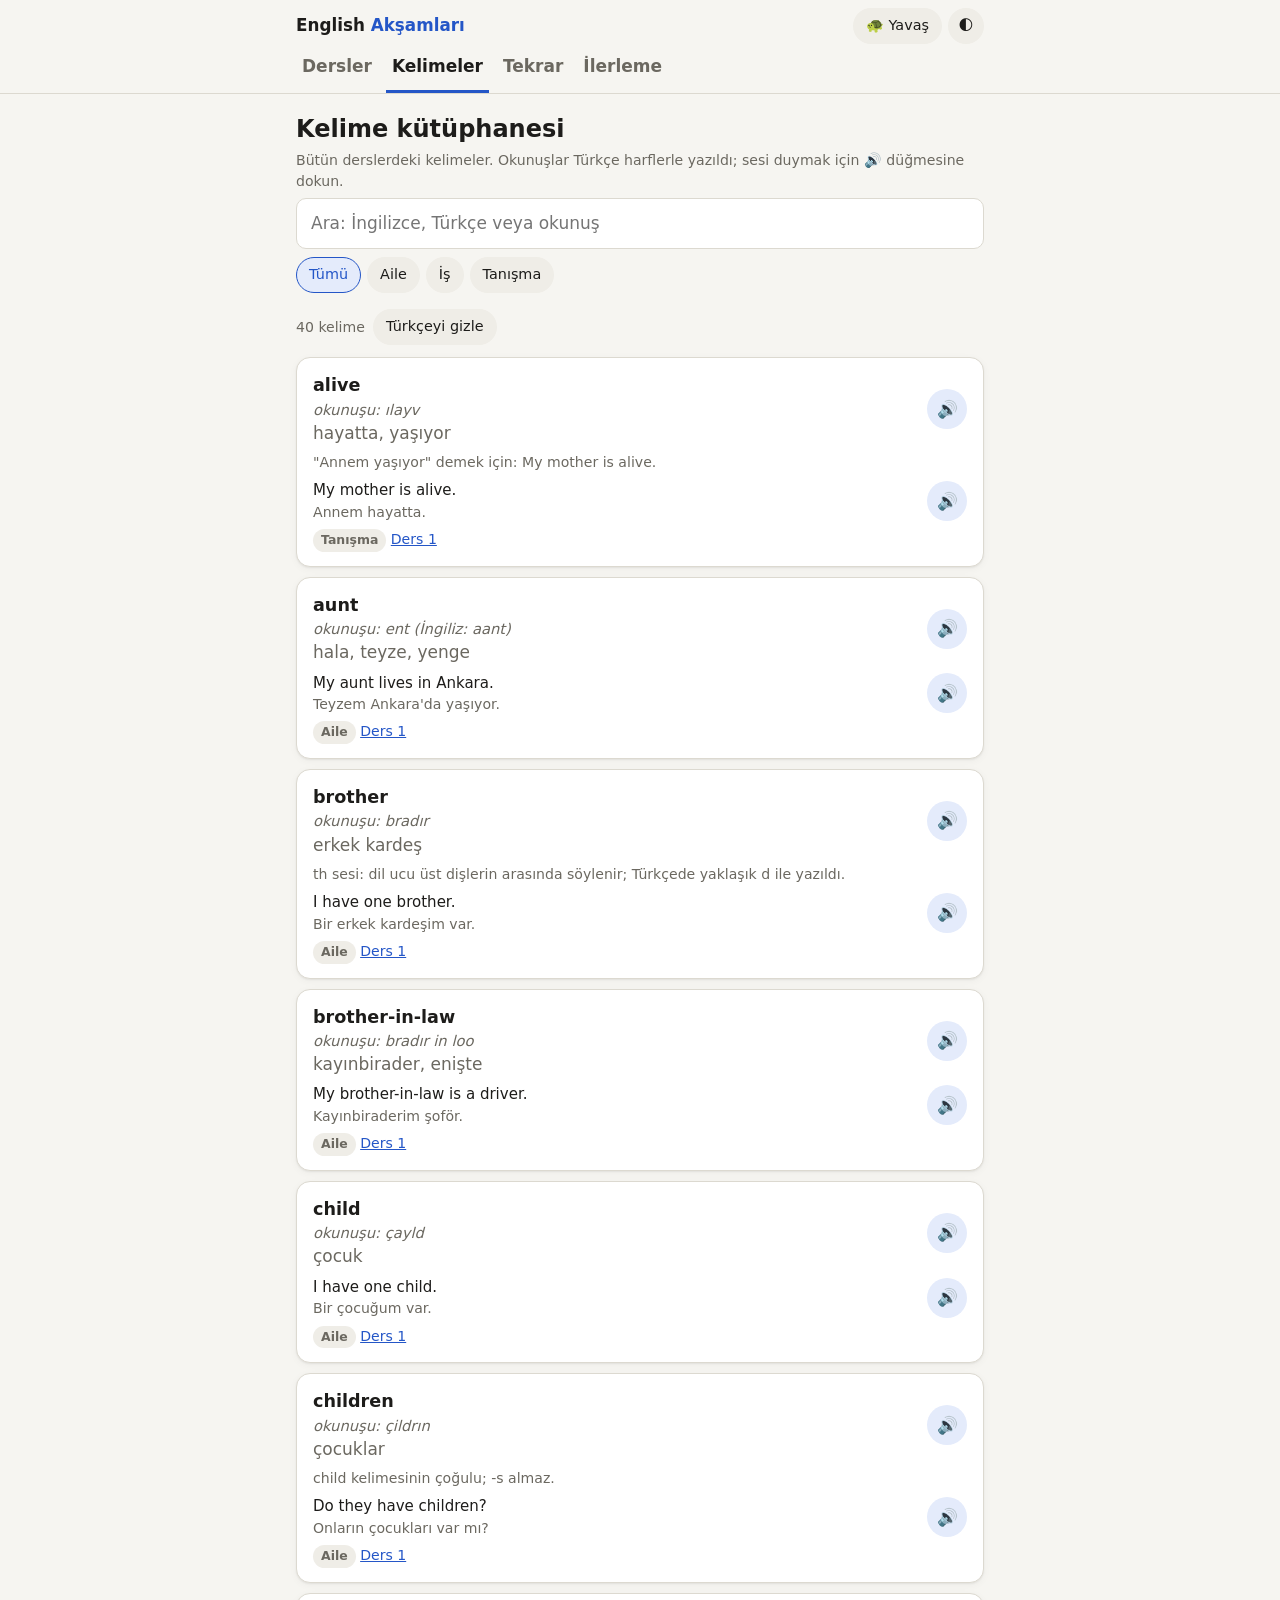
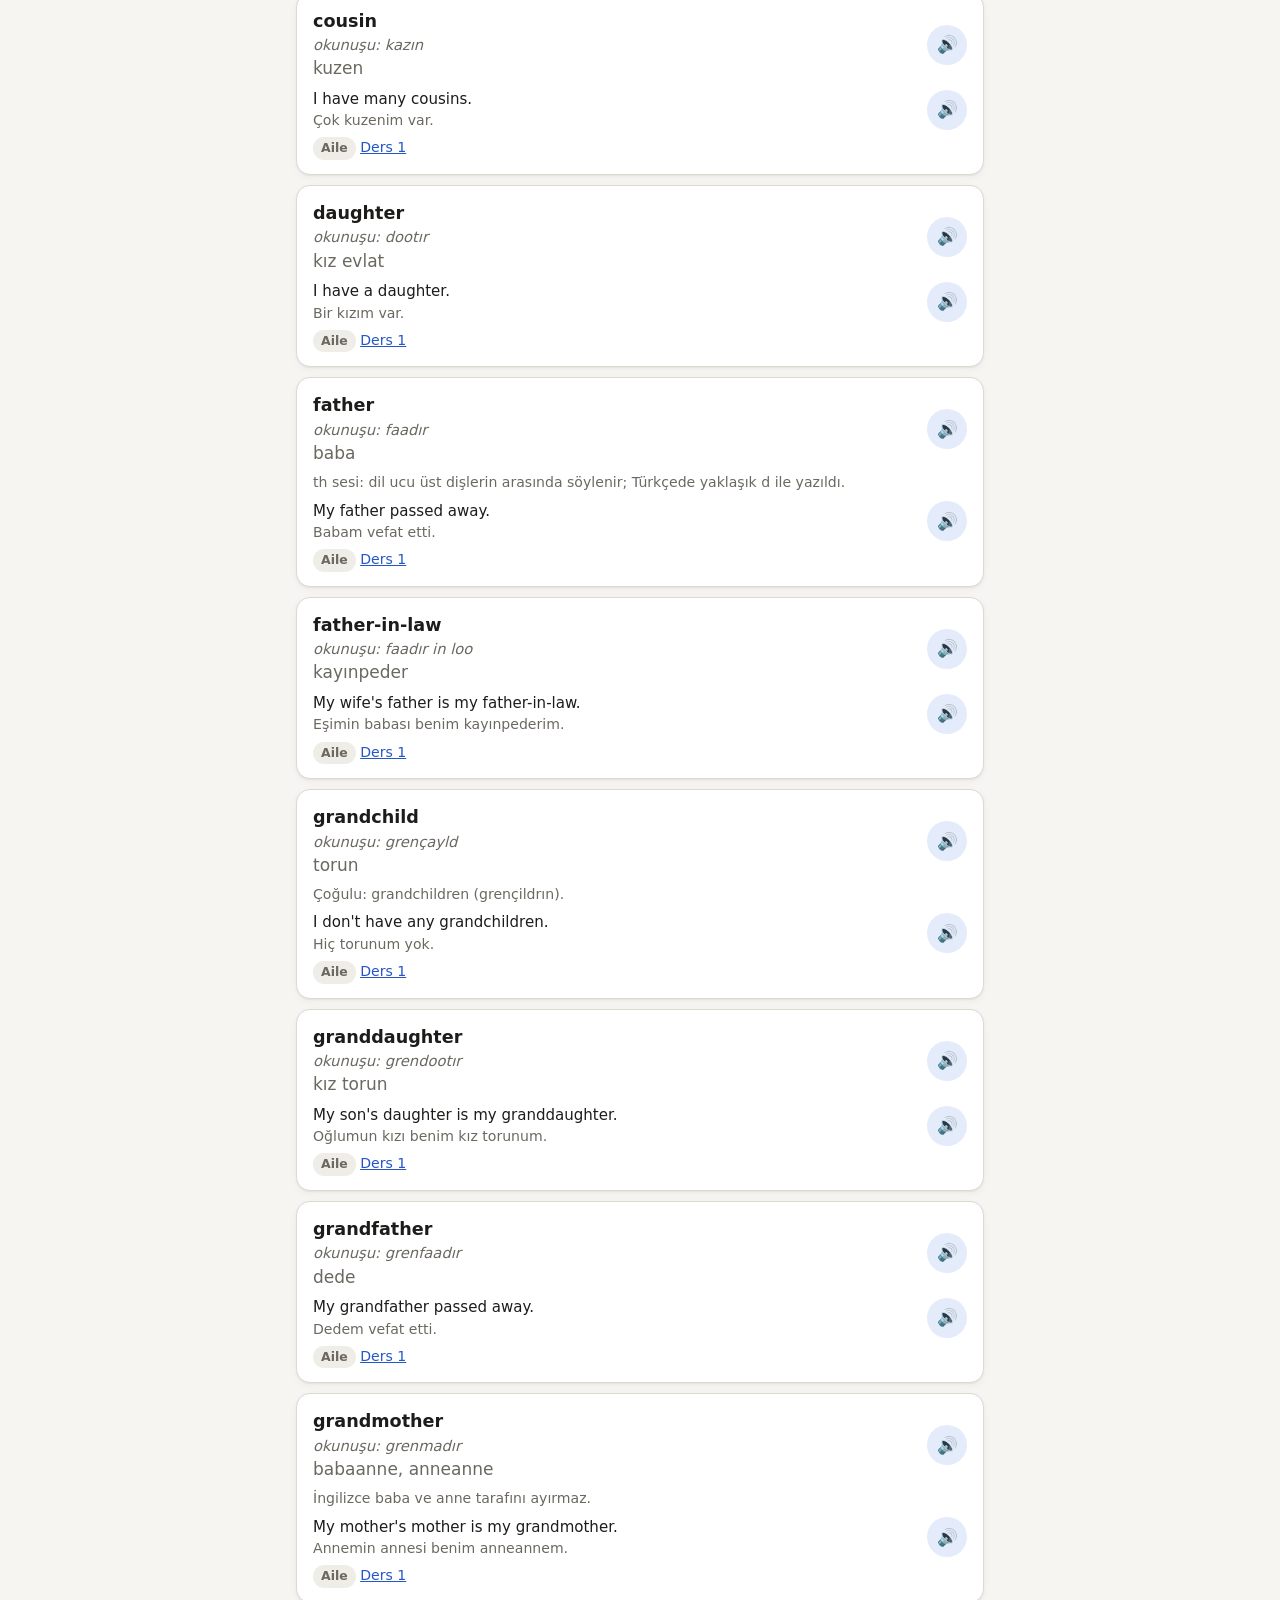
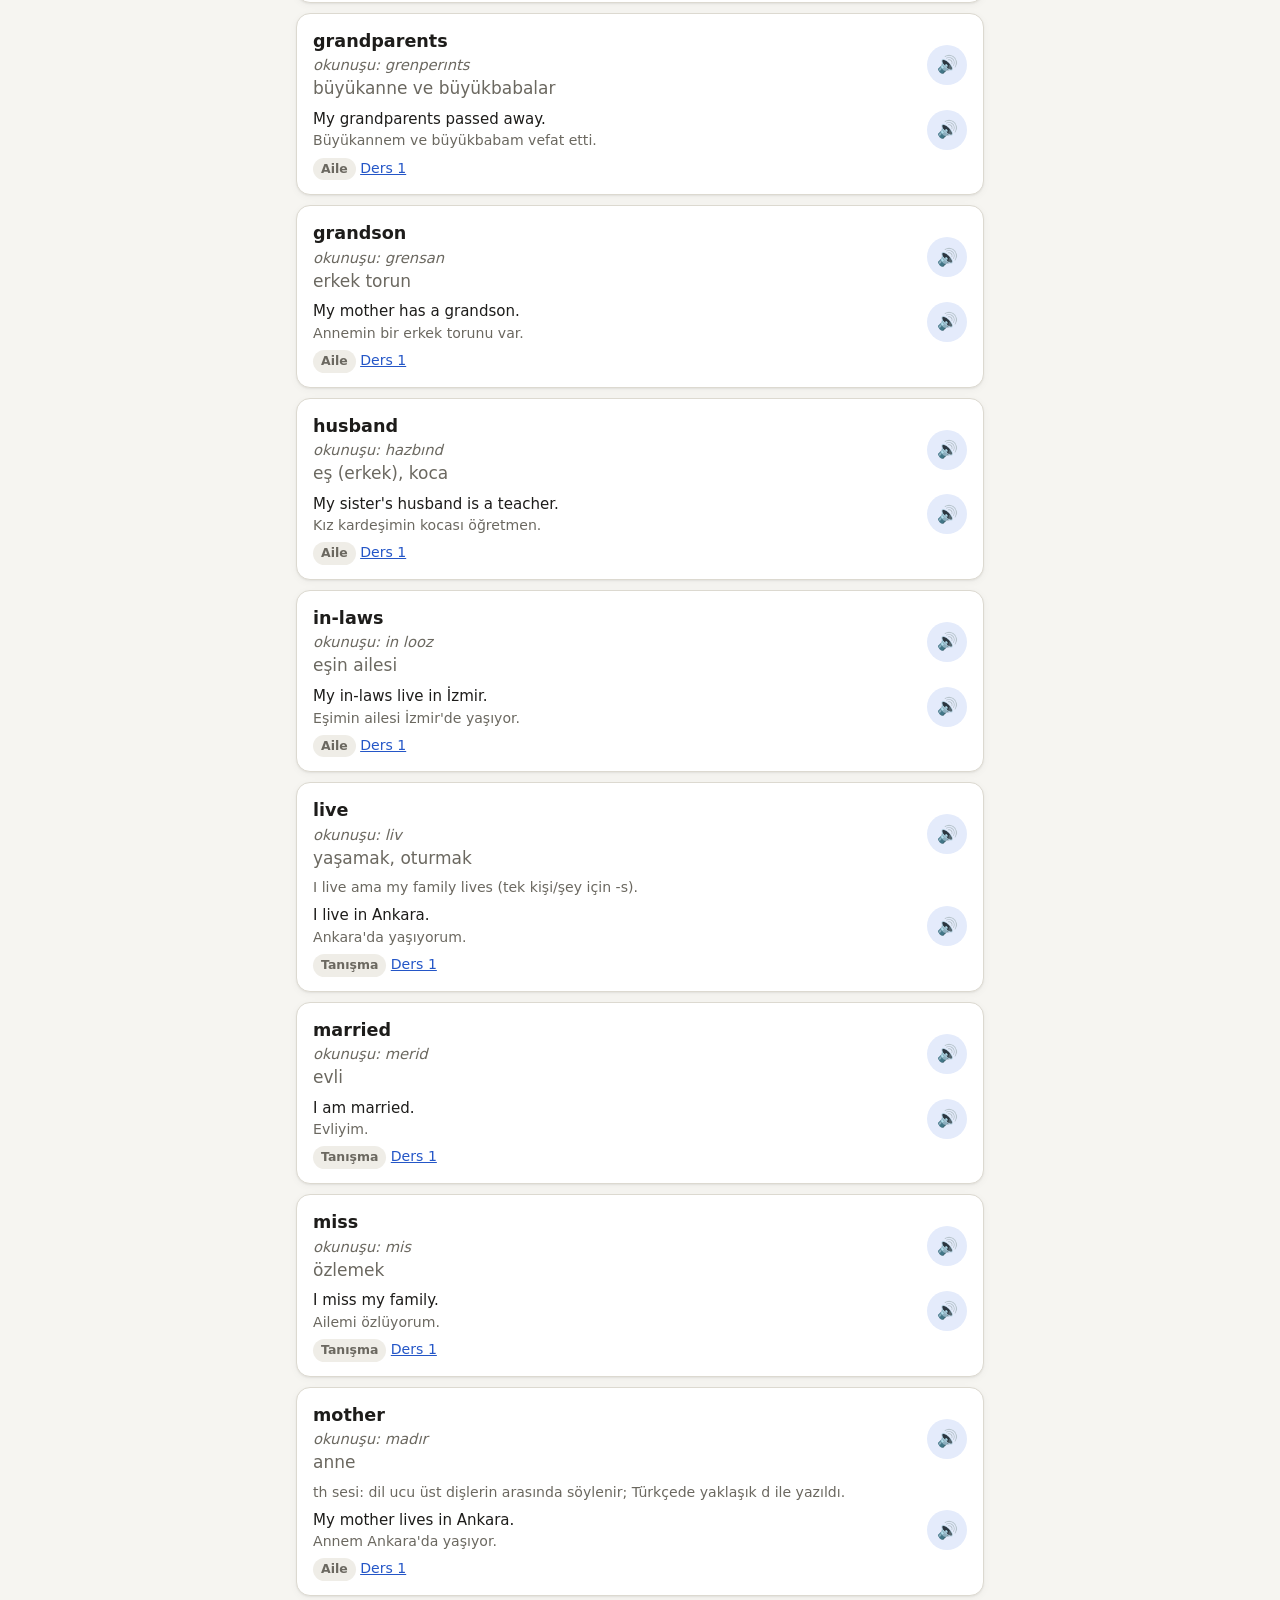
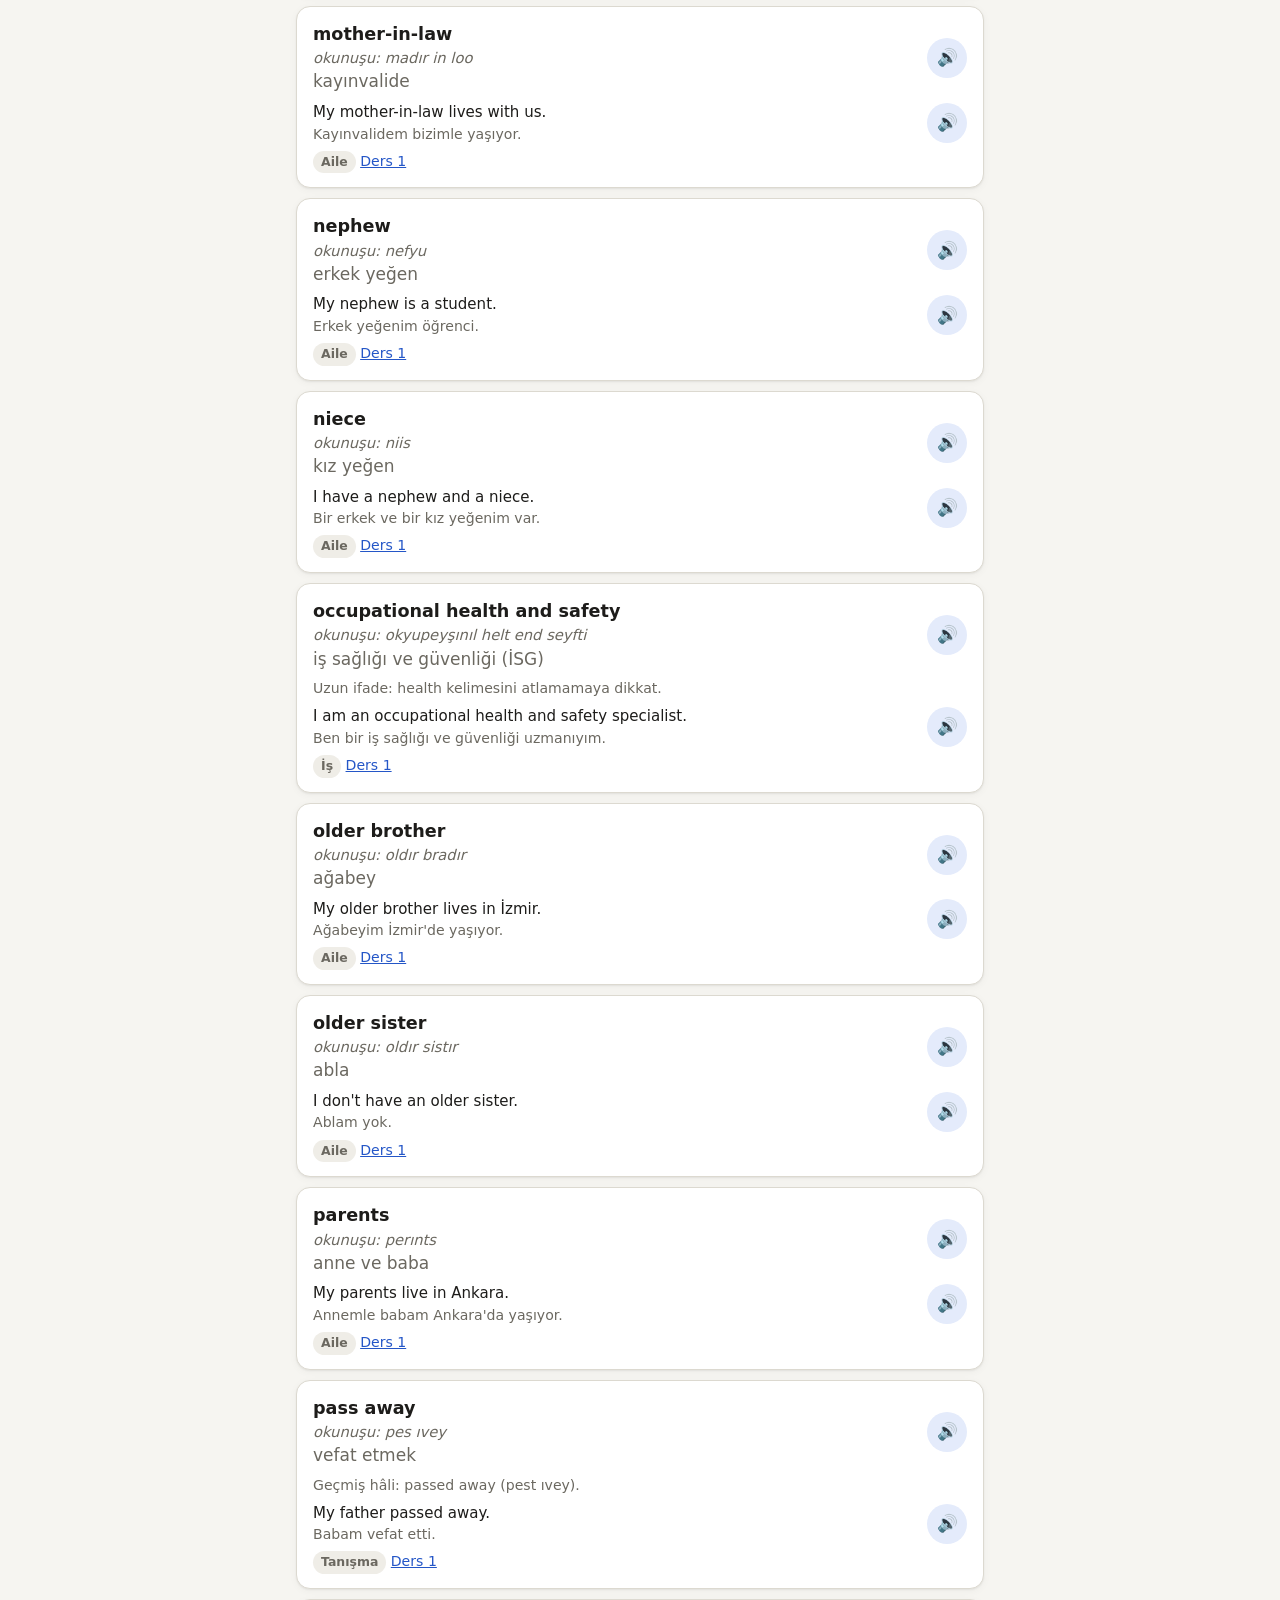
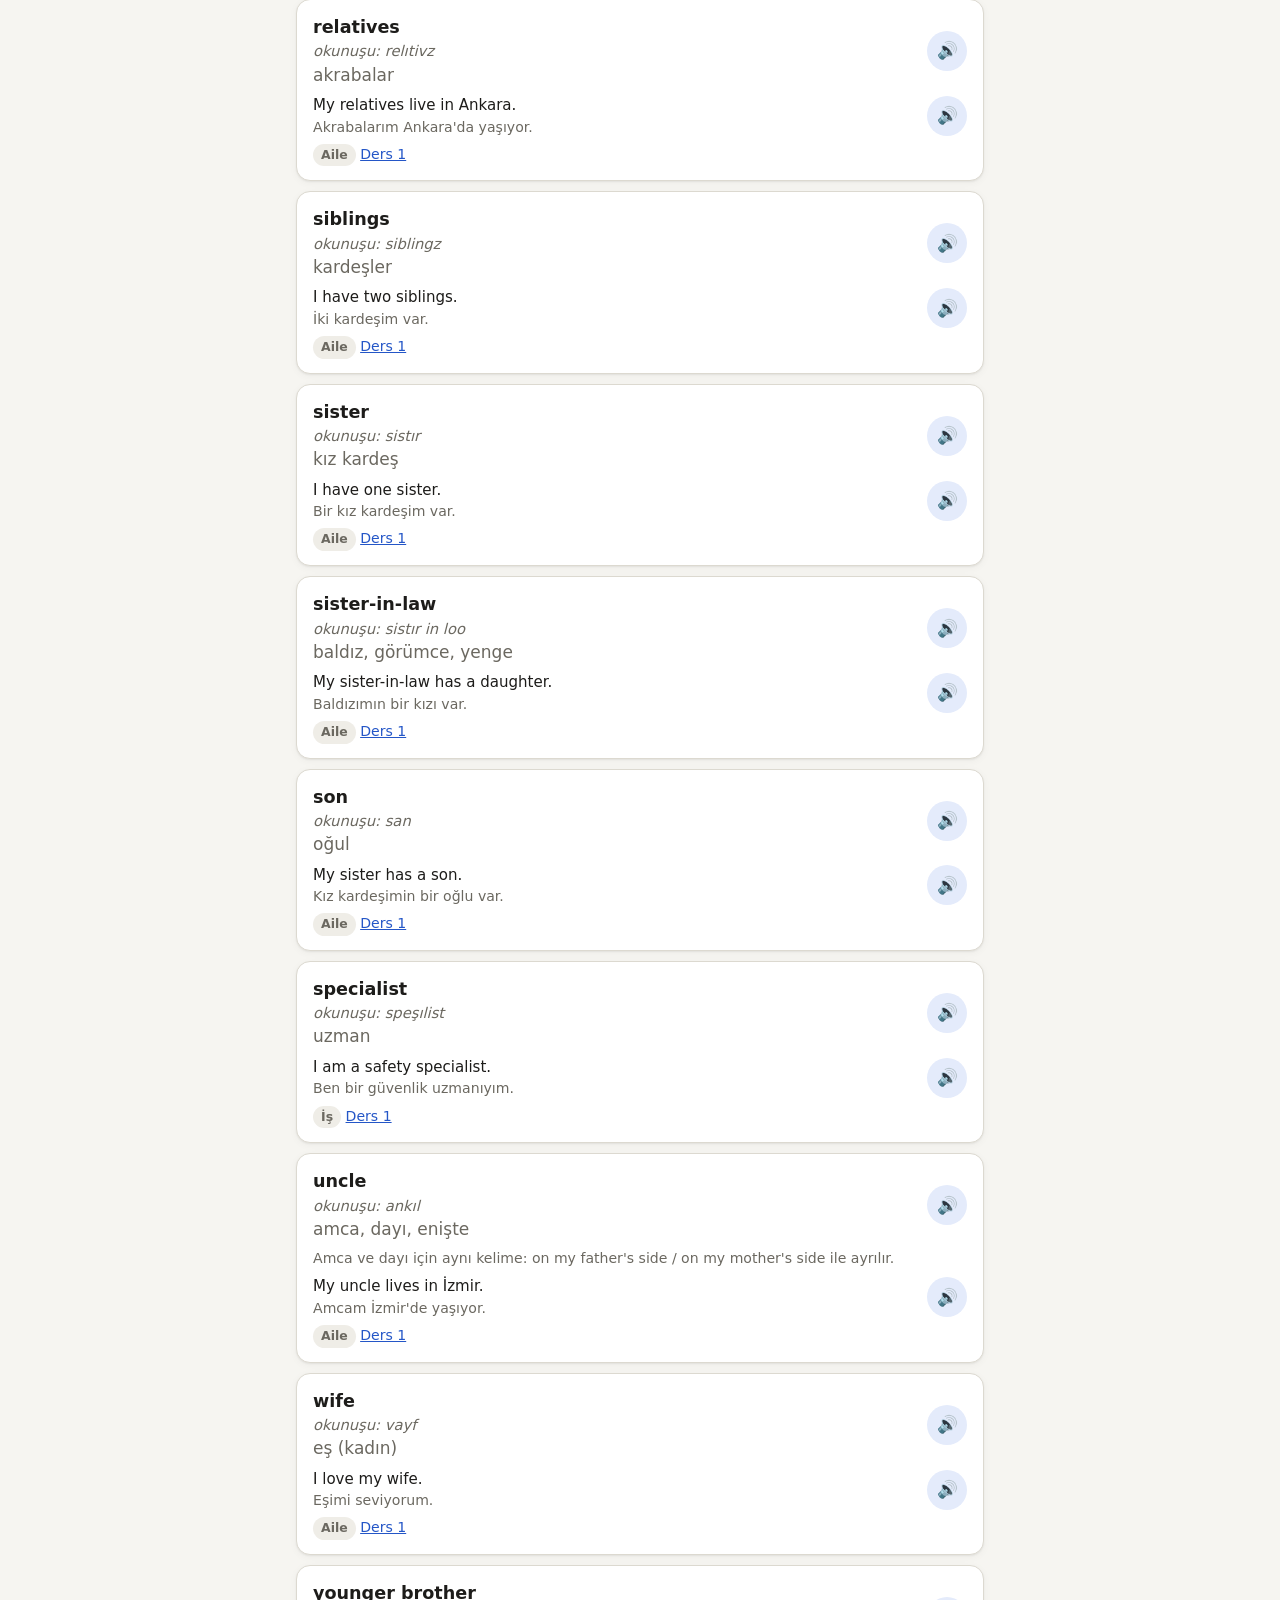
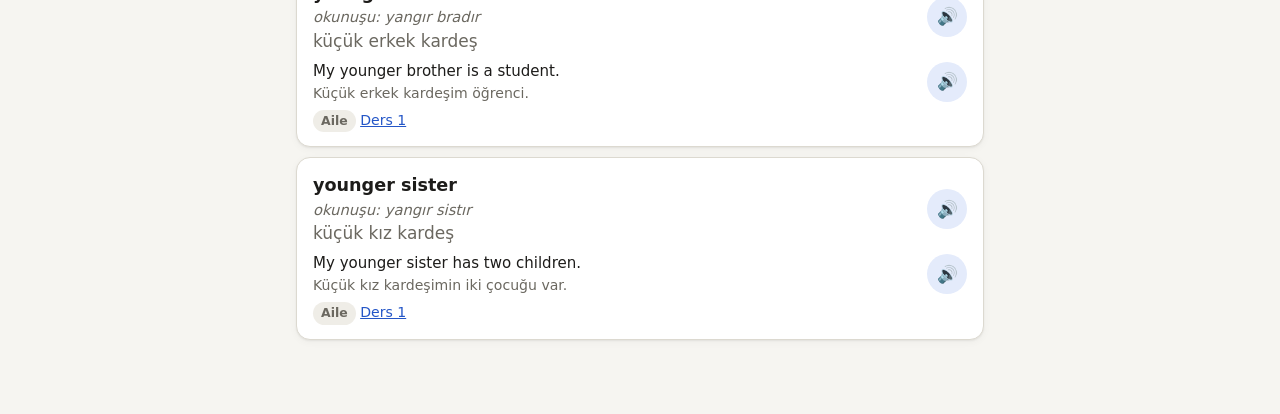
==== words.html @ 7cf02e0e "Ders sitesi kurulumu: Ders 1, kelime kütüphanesi, CLAUDE.md ve skill'ler Statik site (bağımlılıksız " ====
<!doctype html>
<html lang="tr">
<head>
<meta charset="utf-8">
<meta name="viewport" content="width=device-width, initial-scale=1">
<meta name="robots" content="noindex">
<title>Kelime kütüphanesi · English Akşamları</title>
<link rel="stylesheet" href="assets/style.css">
<script>try{var t=JSON.parse(localStorage.getItem('englishlearn:v1')||'{}').settings?.theme;if(t==='light'||t==='dark')document.documentElement.dataset.theme=t}catch(e){}</script>
</head>
<body>
<header id="top"></header>
<main id="main"><p class="muted">Yükleniyor…</p></main>
<script src="assets/app.js"></script>
<script src="assets/words.js"></script>
</body>
</html>
---- assets/style.css ----
/* Mobil öncelikli, bağımlılıksız stil. Renkler :root üzerinde; koyu tema aşağıda. */
:root {
  --bg: #f6f5f1;
  --surface: #ffffff;
  --surface-2: #efede7;
  --text: #1d1c1a;
  --muted: #6b6860;
  --line: #dcd9d0;
  --accent: #2456c7;
  --accent-soft: #e4ebfb;
  --accent-text: #ffffff;
  --good: #17803d;
  --good-soft: #e1f3e7;
  --bad: #b3261e;
  --bad-soft: #fbe5e3;
  --warn-soft: #fff4d6;
  --warn-line: #e8c55a;
  --radius: 14px;
  --shadow: 0 1px 2px rgb(0 0 0 / 6%), 0 2px 8px rgb(0 0 0 / 4%);
  color-scheme: light;
}
@media (prefers-color-scheme: dark) {
  :root:not([data-theme="light"]) {
    --bg: #141517;
    --surface: #1e2023;
    --surface-2: #272a2e;
    --text: #ecebe7;
    --muted: #a19e96;
    --line: #34373c;
    --accent: #8fb0ff;
    --accent-soft: #24304d;
    --accent-text: #0f1420;
    --good: #6fd08f;
    --good-soft: #1d3626;
    --bad: #ff8a80;
    --bad-soft: #3d2120;
    --warn-soft: #3a3220;
    --warn-line: #8a7230;
    --shadow: none;
    color-scheme: dark;
  }
}
:root[data-theme="dark"] {
  --bg: #141517;
  --surface: #1e2023;
  --surface-2: #272a2e;
  --text: #ecebe7;
  --muted: #a19e96;
  --line: #34373c;
  --accent: #8fb0ff;
  --accent-soft: #24304d;
  --accent-text: #0f1420;
  --good: #6fd08f;
  --good-soft: #1d3626;
  --bad: #ff8a80;
  --bad-soft: #3d2120;
  --warn-soft: #3a3220;
  --warn-line: #8a7230;
  --shadow: none;
  color-scheme: dark;
}

* { box-sizing: border-box; }
html { -webkit-text-size-adjust: 100%; }
body {
  margin: 0;
  background: var(--bg);
  color: var(--text);
  font: 17px/1.5 system-ui, -apple-system, "Segoe UI", Roboto, "Noto Sans", sans-serif;
}
main { max-width: 720px; margin: 0 auto; padding: 12px 16px 64px; }
h1 { font-size: 1.5rem; line-height: 1.25; margin: 8px 0 4px; }
h2 { font-size: 1.2rem; margin: 24px 0 8px; }
h3 { font-size: 1rem; margin: 18px 0 6px; color: var(--muted); text-transform: uppercase; letter-spacing: .04em; }
a { color: var(--accent); }
p { margin: 6px 0; }
.muted { color: var(--muted); }
.small { font-size: .88rem; }
[hidden] { display: none !important; }

/* Üst menü */
#top { position: sticky; top: 0; z-index: 10; background: var(--bg); border-bottom: 1px solid var(--line); }
#top .bar, #top .nav { max-width: 720px; margin: 0 auto; padding: 0 16px; display: flex; align-items: center; gap: 8px; }
#top .bar { justify-content: space-between; padding-top: 8px; }
.brand { font-weight: 700; text-decoration: none; color: var(--text); font-size: 1.05rem; }
.brand span { color: var(--accent); }
.tools { display: flex; gap: 6px; }
.nav { overflow-x: auto; scrollbar-width: none; }
.nav a { padding: 10px 6px; text-decoration: none; color: var(--muted); font-weight: 600; white-space: nowrap; border-bottom: 3px solid transparent; }
.nav a.active { color: var(--text); border-color: var(--accent); }

/* Düğmeler */
button {
  font: inherit; color: var(--text); background: var(--surface); border: 1px solid var(--line);
  border-radius: 10px; padding: 10px 14px; min-height: 44px; cursor: pointer; touch-action: manipulation;
}
button:active { transform: scale(.98); }
button:disabled { cursor: default; }
button.primary { background: var(--accent); color: var(--accent-text); border-color: var(--accent); font-weight: 600; }
button.good { background: var(--good-soft); border-color: var(--good); color: var(--good); font-weight: 600; flex: 1; }
button.bad { background: var(--bad-soft); border-color: var(--bad); color: var(--bad); font-weight: 600; flex: 1; }
button:focus-visible, a:focus-visible, input:focus-visible { outline: 3px solid var(--accent); outline-offset: 2px; }
.chip { min-height: 36px; padding: 6px 12px; border-radius: 999px; font-size: .9rem; background: var(--surface-2); border-color: transparent; }
.chip[aria-pressed="true"] { background: var(--accent-soft); color: var(--accent); border-color: var(--accent); }
.chip.icon { width: 36px; padding: 0; }
.listen {
  flex: none; width: 40px; height: 40px; min-height: 40px; padding: 0; border-radius: 50%;
  background: var(--accent-soft); border-color: transparent; font-size: 1.05rem;
}
.listen.playing, .playing > .listen { background: var(--accent); }
.row { display: flex; flex-wrap: wrap; gap: 8px; margin: 10px 0; }
.toolbar { display: flex; flex-wrap: wrap; gap: 8px; align-items: center; margin: 8px 0 12px; }

/* Kartlar ve listeler */
.card { background: var(--surface); border: 1px solid var(--line); border-radius: var(--radius); padding: 14px 16px; margin: 10px 0; box-shadow: var(--shadow); }
.card.error { border-color: var(--bad); }
.notice { max-width: 720px; margin: 10px auto 0; padding: 10px 14px; background: var(--warn-soft); border: 1px solid var(--warn-line); border-radius: 10px; font-size: .92rem; }
@media (max-width: 752px) { .notice { margin: 10px 16px 0; } }
.tag { display: inline-block; font-size: .78rem; padding: 2px 8px; border-radius: 999px; background: var(--surface-2); color: var(--muted); font-weight: 600; }
.tag.done { background: var(--good-soft); color: var(--good); }

.lesson-link { display: block; text-decoration: none; color: inherit; }
.lesson-link .date { color: var(--muted); font-size: .88rem; }
.lesson-link .title { font-weight: 700; font-size: 1.08rem; margin: 2px 0; }
.lesson-link .meta { display: flex; flex-wrap: wrap; gap: 6px; margin-top: 6px; }

/* Satır: İngilizce + Türkçe + dinle */
.item { display: flex; align-items: center; gap: 10px; padding: 10px 0; border-top: 1px solid var(--line); }
.item:first-child { border-top: 0; }
.item .text { flex: 1; min-width: 0; }
.en { font-weight: 600; }
.say { color: var(--muted); font-style: italic; font-size: .92rem; }
.tr { color: var(--muted); }
.tr.plain { margin: 4px 0; }
.hide-tr .tr:not(.revealed),
.hide-en .en-hideable:not(.revealed) {
  filter: blur(6px); cursor: pointer; user-select: none; -webkit-user-select: none;
}
.hide-tr .tr:not(.revealed)::after, .hide-en .en-hideable:not(.revealed)::after { content: ""; }

/* Sekmeler */
.tabs { position: sticky; top: 86px; z-index: 5; display: flex; gap: 6px; overflow-x: auto; padding: 8px 0; background: var(--bg); scrollbar-width: none; }
.tabs button { flex: none; min-height: 40px; border-radius: 999px; padding: 6px 14px; background: var(--surface-2); border-color: transparent; font-weight: 600; }
.tabs button[aria-selected="true"] { background: var(--accent); color: var(--accent-text); }

/* Not kutuları ve tablolar */
.note { background: var(--accent-soft); border-radius: 10px; padding: 10px 14px; margin: 8px 0; }
.note strong { color: var(--accent); }
.table-wrap { overflow-x: auto; }
table { border-collapse: collapse; width: 100%; font-size: .94rem; }
th, td { text-align: left; padding: 8px 6px; border-bottom: 1px solid var(--line); vertical-align: top; }
th { color: var(--muted); font-weight: 600; font-size: .85rem; }

/* Diyalog */
.line { display: flex; gap: 10px; align-items: flex-start; padding: 10px 0; border-top: 1px solid var(--line); }
.line:first-child { border-top: 0; }
.line .who, .who { flex: none; font-size: .8rem; font-weight: 700; color: var(--muted); min-width: 44px; padding-top: 2px; }
.line.me .who { color: var(--accent); }
.line .text { flex: 1; }
.line.playing { background: var(--accent-soft); border-radius: 8px; }
.seg { display: inline-flex; background: var(--surface-2); border-radius: 999px; padding: 3px; gap: 2px; }
.seg button { min-height: 36px; border: 0; border-radius: 999px; background: transparent; padding: 6px 14px; font-weight: 600; }
.seg button[aria-selected="true"] { background: var(--surface); box-shadow: var(--shadow); }

.repeat .partner { padding: 10px 12px; background: var(--surface-2); border-radius: 10px; }
.repeat .mine { margin: 14px 0 6px; font-size: 1.25rem; line-height: 1.4; }
.dots { display: flex; gap: 8px; margin: 10px 0; }
.dots span { width: 14px; height: 14px; border-radius: 50%; border: 2px solid var(--accent); }
.dots span.on { background: var(--accent); }
.line-text { display: flex; align-items: center; gap: 10px; }
.line-text .en { flex: 1; }

/* Test */
.quiz-head { display: flex; justify-content: space-between; align-items: center; color: var(--muted); font-size: .9rem; }
.meter { height: 6px; background: var(--surface-2); border-radius: 3px; overflow: hidden; margin: 6px 0 12px; }
.meter span { display: block; height: 100%; background: var(--accent); transition: width .2s; }
.quiz-q { font-size: 1.2rem; font-weight: 600; margin: 8px 0 12px; display: flex; gap: 10px; align-items: center; flex-wrap: wrap; }
.quiz-q .who { min-width: 0; }
.options { display: grid; gap: 8px; }
.option { text-align: left; padding: 12px 14px; font-size: 1.05rem; }
.option.right { background: var(--good-soft); border-color: var(--good); color: var(--good); font-weight: 600; }
.option.wrong { background: var(--bad-soft); border-color: var(--bad); color: var(--bad); }
.quiz-foot { margin-top: 12px; min-height: 52px; display: flex; align-items: center; justify-content: space-between; gap: 10px; }
.ok-msg { color: var(--good); font-weight: 700; }
.bad-msg { color: var(--bad); font-weight: 700; }
.answer { margin: 12px 0; padding: 12px; border-radius: 10px; background: var(--good-soft); }
.result .big { font-size: 1.15rem; font-weight: 700; }

/* Kelime kütüphanesi */
.search { width: 100%; font: inherit; padding: 12px 14px; border-radius: 10px; border: 1px solid var(--line); background: var(--surface); color: var(--text); min-height: 48px; }
.chips { display: flex; gap: 6px; overflow-x: auto; padding: 8px 0; scrollbar-width: none; }
.chips .chip { flex: none; }
.word .head { display: flex; align-items: center; gap: 10px; }
.word .head .text { flex: 1; min-width: 0; }
.word .en { font-size: 1.1rem; }
.word .example { margin-top: 6px; font-size: .94rem; display: flex; gap: 8px; align-items: center; }
.word .example .text { flex: 1; }
.word .links { margin-top: 6px; font-size: .88rem; }

.stats { display: grid; grid-template-columns: repeat(auto-fit, minmax(130px, 1fr)); gap: 8px; }
.stat { background: var(--surface); border: 1px solid var(--line); border-radius: var(--radius); padding: 12px; }
.stat b { display: block; font-size: 1.5rem; }
details summary { cursor: pointer; font-weight: 600; padding: 4px 0; }
textarea { width: 100%; min-height: 160px; font: .9rem/1.4 ui-monospace, monospace; background: var(--surface-2); color: var(--text); border: 1px solid var(--line); border-radius: 10px; padding: 10px; }
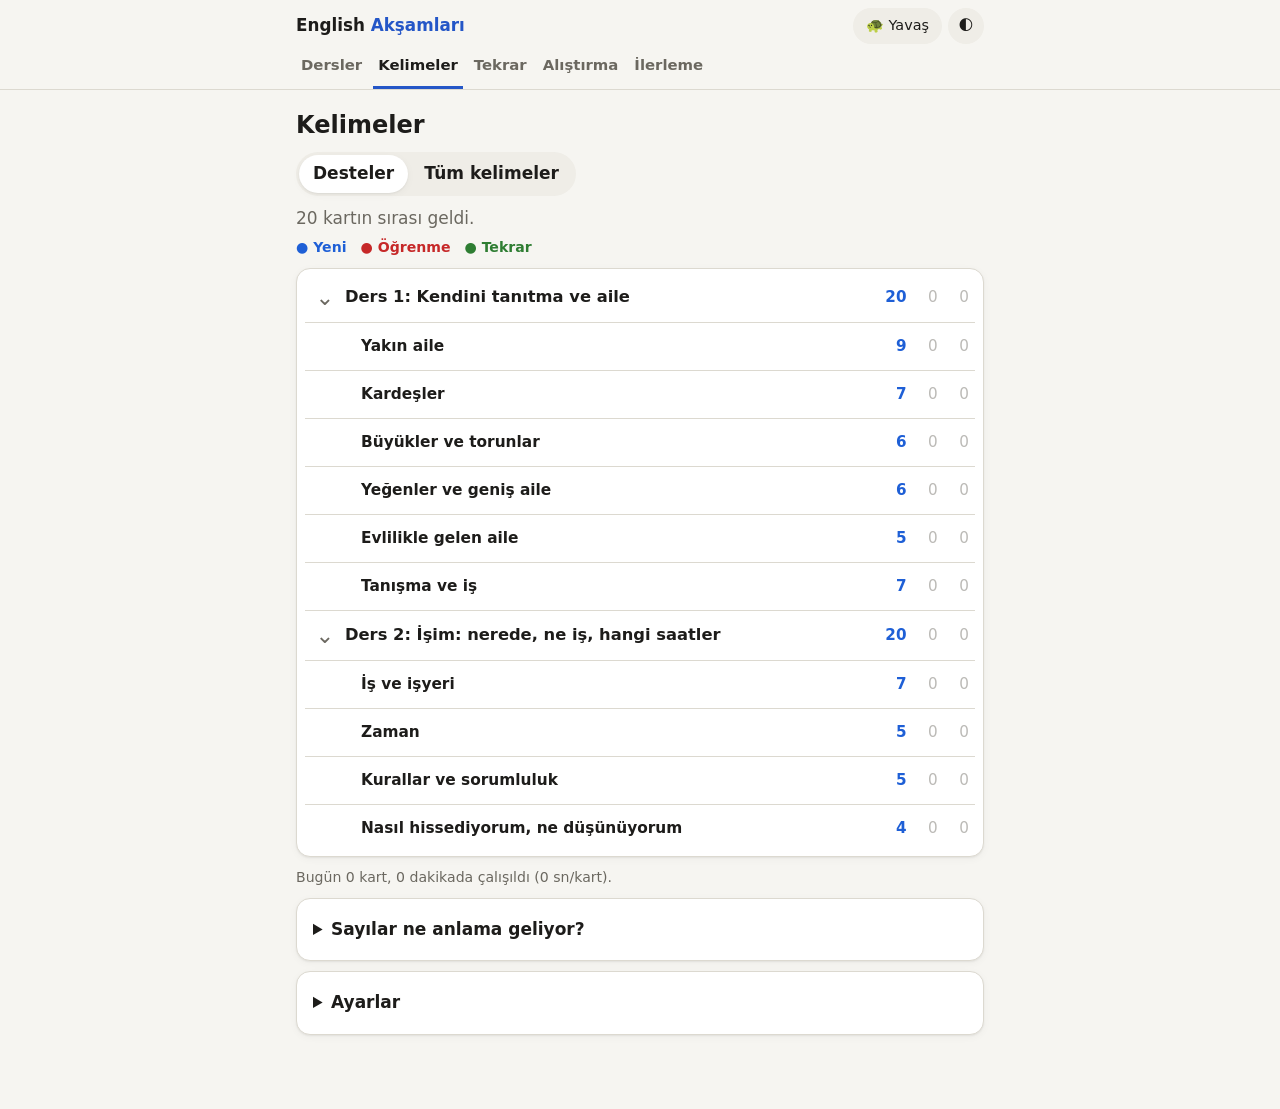
==== commit 590898f1: "Kelimeler: Anki benzeri desteler ve aralıklı tekrar Her ders bir deste, her kelime grubu alt deste. " ====
--- a/words.html
+++ b/words.html
@@ -12,6 +12,7 @@
 <header id="top"></header>
 <main id="main"><p class="muted">Yükleniyor…</p></main>
 <script src="assets/app.js"></script>
+<script src="assets/srs.js"></script>
 <script src="assets/words.js"></script>
 </body>
 </html>
--- a/assets/style.css
+++ b/assets/style.css
@@ -80,13 +80,13 @@
 
 /* Üst menü */
 #top { position: sticky; top: 0; z-index: 10; background: var(--bg); border-bottom: 1px solid var(--line); }
-#top .bar, #top .nav { max-width: 720px; margin: 0 auto; padding: 0 16px; display: flex; align-items: center; gap: 8px; }
+#top .bar, #top .nav { max-width: 720px; margin: 0 auto; padding: 0 16px; display: flex; align-items: center; gap: 6px; }
 #top .bar { justify-content: space-between; padding-top: 8px; }
 .brand { font-weight: 700; text-decoration: none; color: var(--text); font-size: 1.05rem; }
 .brand span { color: var(--accent); }
 .tools { display: flex; gap: 6px; }
 .nav { overflow-x: auto; scrollbar-width: none; }
-.nav a { padding: 10px 6px; text-decoration: none; color: var(--muted); font-weight: 600; white-space: nowrap; border-bottom: 3px solid transparent; }
+.nav a { padding: 10px 5px; font-size: .93rem; text-decoration: none; color: var(--muted); font-weight: 600; white-space: nowrap; border-bottom: 3px solid transparent; }
 .nav a.active { color: var(--text); border-color: var(--accent); }
 
 /* Düğmeler */
@@ -202,3 +202,46 @@
 .stat b { display: block; font-size: 1.5rem; }
 details summary { cursor: pointer; font-weight: 600; padding: 4px 0; }
 textarea { width: 100%; min-height: 160px; font: .9rem/1.4 ui-monospace, monospace; background: var(--surface-2); color: var(--text); border: 1px solid var(--line); border-radius: 10px; padding: 10px; }
+
+/* Bağlantı düğmesi (PDF indirme vb.) */
+a.btn { display: inline-flex; align-items: center; min-height: 44px; padding: 10px 14px; border-radius: 10px; border: 1px solid var(--line); background: var(--surface); color: var(--text); text-decoration: none; font-weight: 600; }
+a.btn.primary { background: var(--accent); color: var(--accent-text); border-color: var(--accent); }
+a.btn.disabled { opacity: .5; pointer-events: none; }
+
+/* Kelime desteleri (Anki benzeri) */
+:root { --c-new: #1e5fd6; --c-learn: #c62828; --c-rev: #2e7d32; }
+@media (prefers-color-scheme: dark) { :root:not([data-theme="light"]) { --c-new: #8fb0ff; --c-learn: #ff8a80; --c-rev: #7fd68f; } }
+:root[data-theme="dark"] { --c-new: #8fb0ff; --c-learn: #ff8a80; --c-rev: #7fd68f; }
+.c-new { color: var(--c-new); }
+.c-learn { color: var(--c-learn); }
+.c-rev { color: var(--c-rev); }
+.legend { display: flex; gap: 14px; margin: 4px 0 8px; font-weight: 600; }
+.decks { padding: 4px 8px; }
+.deck-row { display: flex; align-items: center; border-top: 1px solid var(--line); }
+.deck-row:first-child { border-top: 0; }
+.deck-row .chev { flex: none; width: 40px; height: 44px; min-height: 44px; padding: 0; border: 0; background: transparent; font-size: 1.4rem; line-height: 1; color: var(--muted); }
+.deck-row .chev-space { flex: none; width: 40px; }
+.deck-row.sub .chev-space { width: 56px; }
+.deck-name { flex: 1; min-width: 0; display: flex; align-items: center; justify-content: space-between; gap: 10px; text-align: left; border: 0; background: transparent; padding: 12px 6px 12px 0; font-weight: 700; font-size: 1.02rem; border-radius: 8px; }
+.deck-row.sub .deck-name { font-weight: 600; font-size: .96rem; }
+.deck-name:active { background: var(--surface-2); }
+.counts { flex: none; display: flex; gap: 10px; font-variant-numeric: tabular-nums; font-weight: 600; font-size: .95rem; }
+.counts span { min-width: 1.4em; text-align: right; }
+.counts .zero, .study-counts .zero { color: var(--muted); opacity: .45; font-weight: 400; }
+.study-top { display: flex; justify-content: space-between; align-items: center; margin-top: 4px; }
+.study-counts { text-align: center; font-size: 1.1rem; font-weight: 700; margin: 6px 0; font-variant-numeric: tabular-nums; }
+.study-counts .cur { text-decoration: underline; text-underline-offset: 4px; text-decoration-thickness: 2px; }
+.study-card { min-height: 46vh; display: flex; flex-direction: column; gap: 6px; }
+.study-card .face { display: flex; align-items: center; justify-content: center; gap: 12px; text-align: center; margin: 18px 0 8px; }
+.study-card .big-word { font-size: 1.9rem; font-weight: 700; line-height: 1.25; overflow-wrap: anywhere; }
+.study-card hr { border: 0; border-top: 1px solid var(--line); width: 100%; margin: 8px 0; }
+.study-card .say { text-align: center; }
+.answer-bar { position: sticky; bottom: 0; background: var(--bg); padding: 10px 0 14px; display: grid; grid-template-columns: repeat(4, 1fr); gap: 6px; }
+.answer-bar .wide { grid-column: 1 / -1; min-height: 52px; font-size: 1.05rem; }
+.answer-bar .ans { display: flex; flex-direction: column; align-items: center; gap: 2px; padding: 8px 4px; min-height: 56px; font-weight: 700; }
+.answer-bar .ans .ivl { font-size: .78rem; font-weight: 500; color: var(--muted); }
+.answer-bar .again { color: var(--c-learn); border-color: var(--c-learn); }
+.answer-bar .hard { color: var(--muted); }
+.answer-bar .good { color: var(--c-rev); border-color: var(--c-rev); background: var(--surface); flex: initial; }
+.answer-bar .easy { color: var(--c-new); border-color: var(--c-new); }
+.done .big { font-size: 1.15rem; font-weight: 700; }
